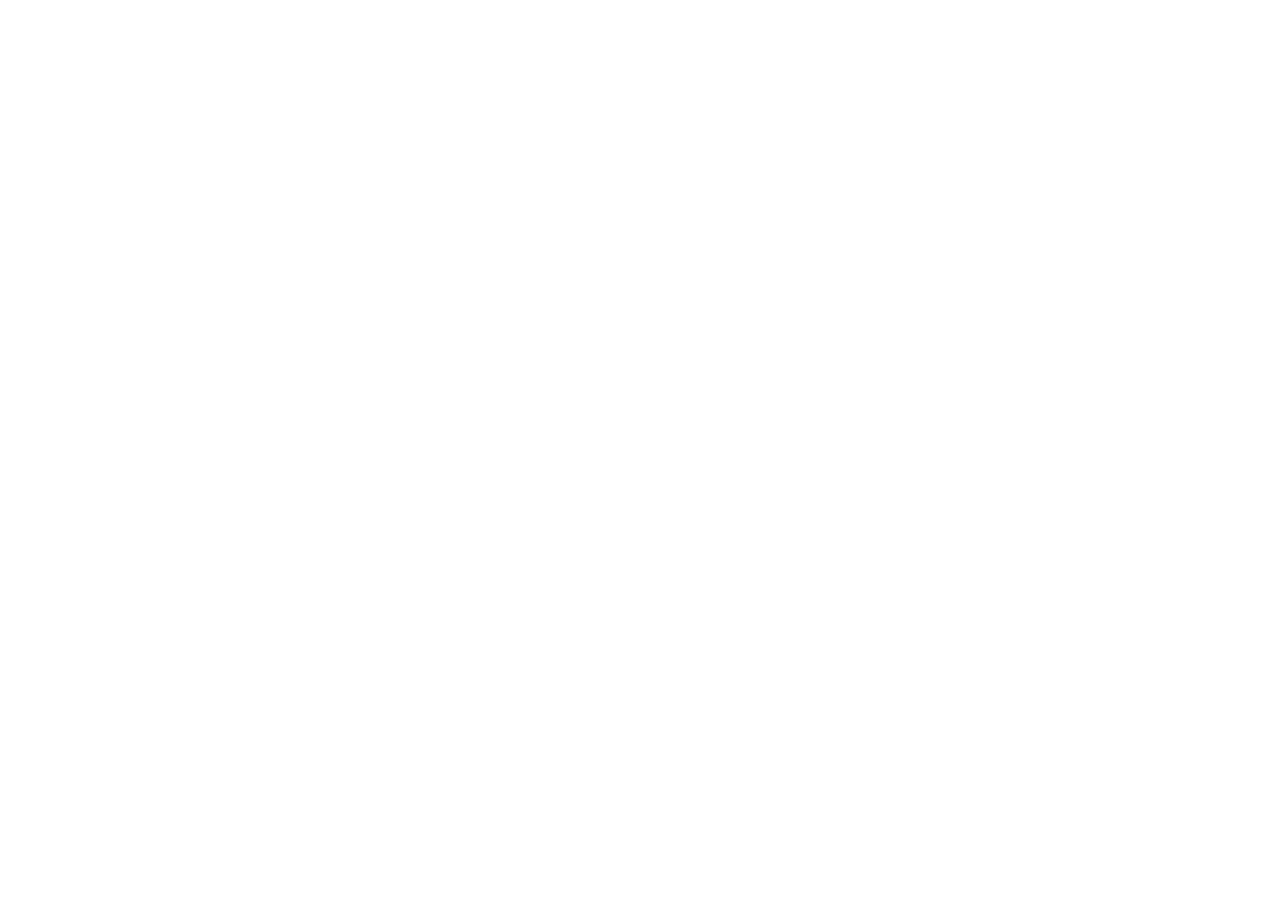
==== NETFLIX/pages/index.html @ 11a37ee8 "icons" ====
<!DOCTYPE html>
<html lang="es">
    <head>
        <meta charset="UTF-8">
        <meta name="viewport" content="width=device-width, initial-scale=1.0">
        <link rel="stylesheet" href="../css/style.css">
        <title>Interfaz de Google</title>
    </head>
<body>
    <header>
        
    </header>
</body>
</html>
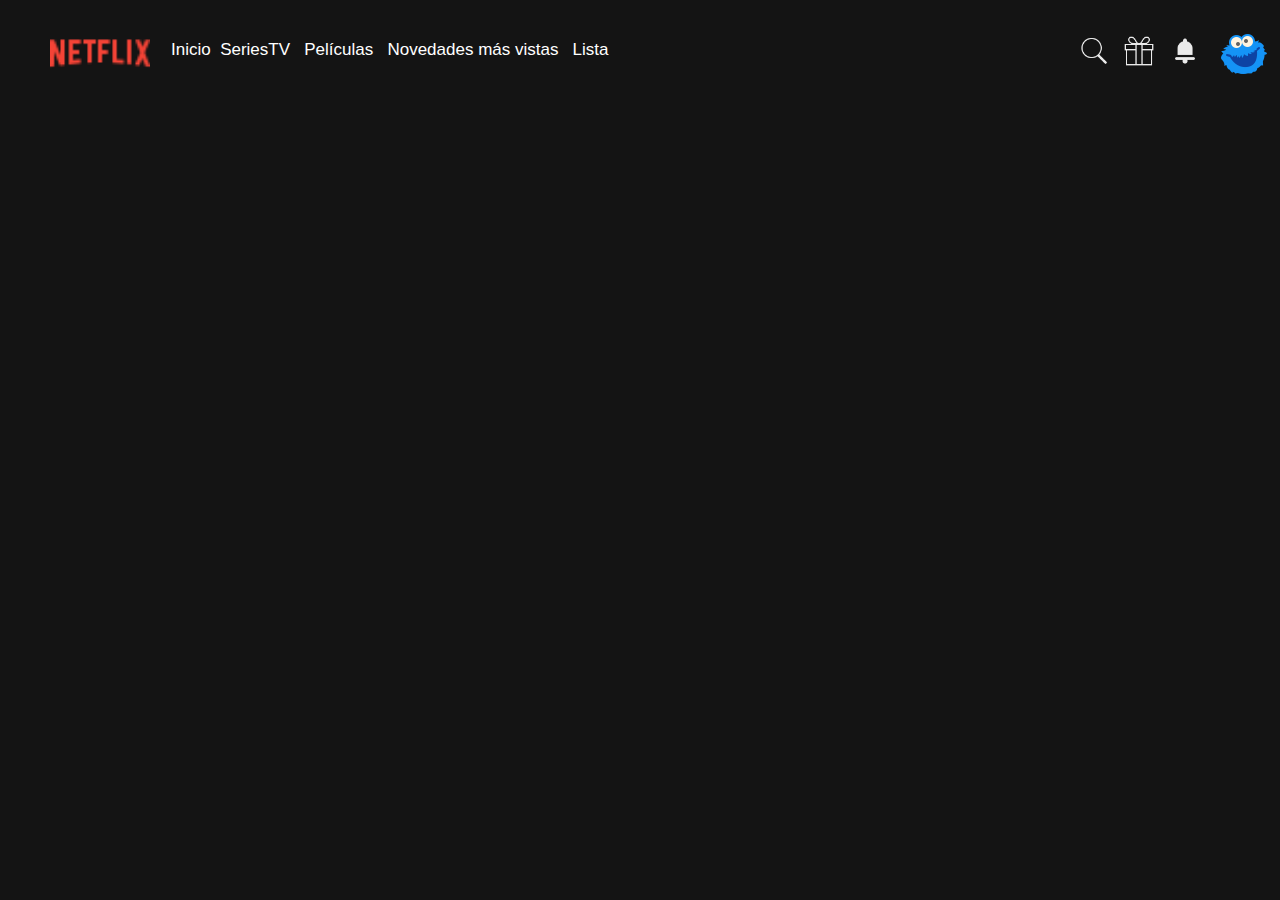
==== commit 5657c71d: "barra menu definida" ====
--- a/NETFLIX/pages/index.html
+++ b/NETFLIX/pages/index.html
@@ -8,7 +8,16 @@
     </head>
 <body>
     <header>
-        
+        <div id="menu">
+            <div id="logo"><img src="..\img\netflix.png" width= "100" height="100"></div>
+            <div id="options">
+                <p id="one">Inicio &nbsp</p><p id="two">SeriesTV &nbsp</p>
+                <p id="three">Películas &nbsp</p>
+                <p id="four">Novedades más vistas &nbsp</p>
+                <p id="five">Lista</p></div>
+            <div id="icons"><img src="..\img\lupa2.png" width= "30" height="30"><img src="..\img\regalo.jpg.png" width= "30" height="30"><img src="..\img\campanabig.png"width= "30" height="30"></div>
+            <div id="avatar"><img src="..\img\avatar.png"></div>
+       </div>
     </header>
 </body>
 </html>--- a/NETFLIX/css/style.css
+++ b/NETFLIX/css/style.css
@@ -0,0 +1,67 @@
+body{
+    background-color: rgba(0, 0, 0, 0.922);
+    margin:0;
+}
+#menu{
+    display: flex;
+    justify-content: space-between;
+    width: 100vw;
+    height: 8vh;
+}
+#logo{
+    width: 10%;
+    margin-left: 50px;
+    margin-top: 2px;
+}
+p{
+    display: inline;
+    justify-content: space-between;
+}
+#options{
+    width:75%;
+    color: white;
+    font-family: arial;
+    justify-content:center;
+    margin-top: 40px;
+    text-align: start;
+    font-size: 17px;
+}
+#one:hover{
+    font-weight: bold;
+    font-size: 16px;
+    cursor: pointer;
+}
+#two:hover{
+    font-weight: bold;
+    font-size: 16.5px;
+    cursor: pointer;
+}
+#three:hover{
+    font-weight: bold;
+    font-size: 16.5px;
+    cursor: pointer;
+}
+#four:hover{
+    font-weight: bold;
+    font-size: 16.5px;
+    cursor: pointer;
+}
+#five:hover{
+    font-weight: bold;
+    font-size: 16.5px;
+    cursor: pointer;
+}
+#icons{
+    width: 10%;
+    color:chocolate;
+    justify-content: space-between;
+    align-items: center;
+    margin-top: 30px;
+    display: flex;
+    -ms-flex-align: end;
+}
+#avatar{
+    width: 5%;
+    margin-top: 30px;
+    margin-left: 20px;
+}
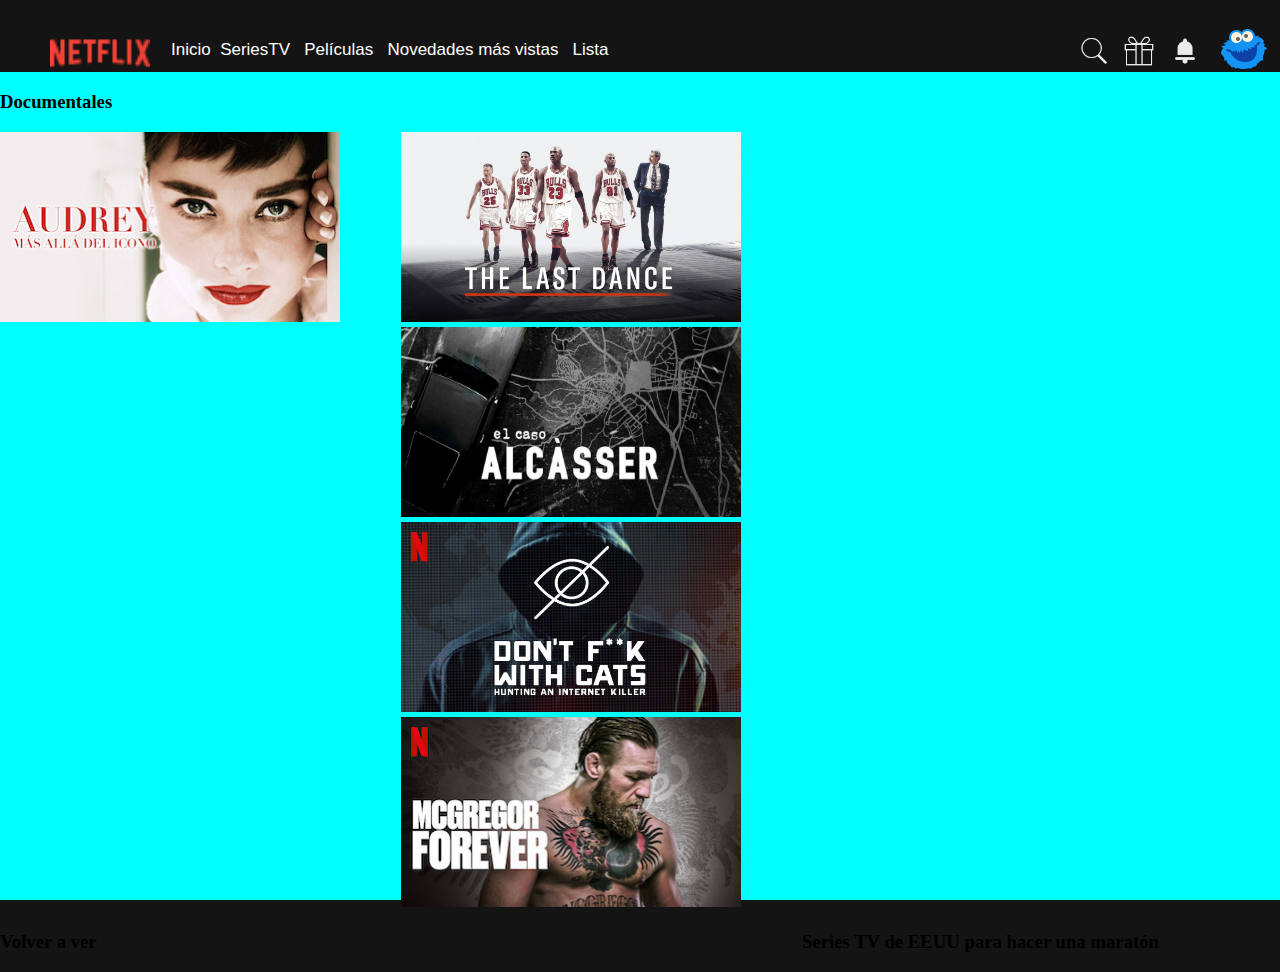
==== commit 16a62d91: "grill iniciado" ====
--- a/NETFLIX/pages/index.html
+++ b/NETFLIX/pages/index.html
@@ -19,5 +19,17 @@
             <div id="avatar"><img src="..\img\avatar.png"></div>
        </div>
     </header>
+    <div id="container1">
+        <h3>Documentales</h3>
+            <div id="row1_1"><img src="..\img\audrey.jpg" width= "340" height="190"></div>
+            <div id="row1_2"><img src="..\img\baile.jpeg" width= "340" height="190"></div>
+            <div id="row1_3"><img src="..\img\caso.jpeg" width= "340" height="190"></div>
+            <div id="row1_4"><img src="..\img\gatos.jpeg" width= "340" height="190"></div>
+            <div id="row1_5"><img src="..\img\mcgregor.jpg" width= "340" height="190"></div>
+        <h3>Volver a ver</h3>
+            <div id="row2"><img src=""><img src=""><img src=""><img src=""><img src=""></div>
+        <h3>Series TV de EEUU para hacer una maratón</h3>
+            <div id="row3"><img src=""><img src=""><img src=""><img src=""><img src=""></div>
+    </div>
 </body>
 </html>--- a/NETFLIX/css/style.css
+++ b/NETFLIX/css/style.css
@@ -62,6 +62,31 @@
 }
 #avatar{
     width: 5%;
-    margin-top: 30px;
+    margin-top: 25px;
     margin-left: 20px;
 }
+/*END HEADER*/
+#container1{
+    width: 100vw;
+    height: 92vh;
+    display: grid;
+    background-color: aqua;
+    grid-template-rows: 1fr 2fr 1fr 2fr 1fr 2fr;
+    grid-template-columns: 1fr, 1fr, 1fr, 1fr, 1fr;
+    gap: 1px;
+}
+#row1_1{
+    grid-column: 2/1;
+}
+#row1_2{
+    grid-column: 2/2;
+}
+#row1_3{
+    grid-column: 2/3;
+}
+#row1_4{
+    grid-column: 2/4;
+}
+#row1_5{
+    grid-column: 2/5;
+}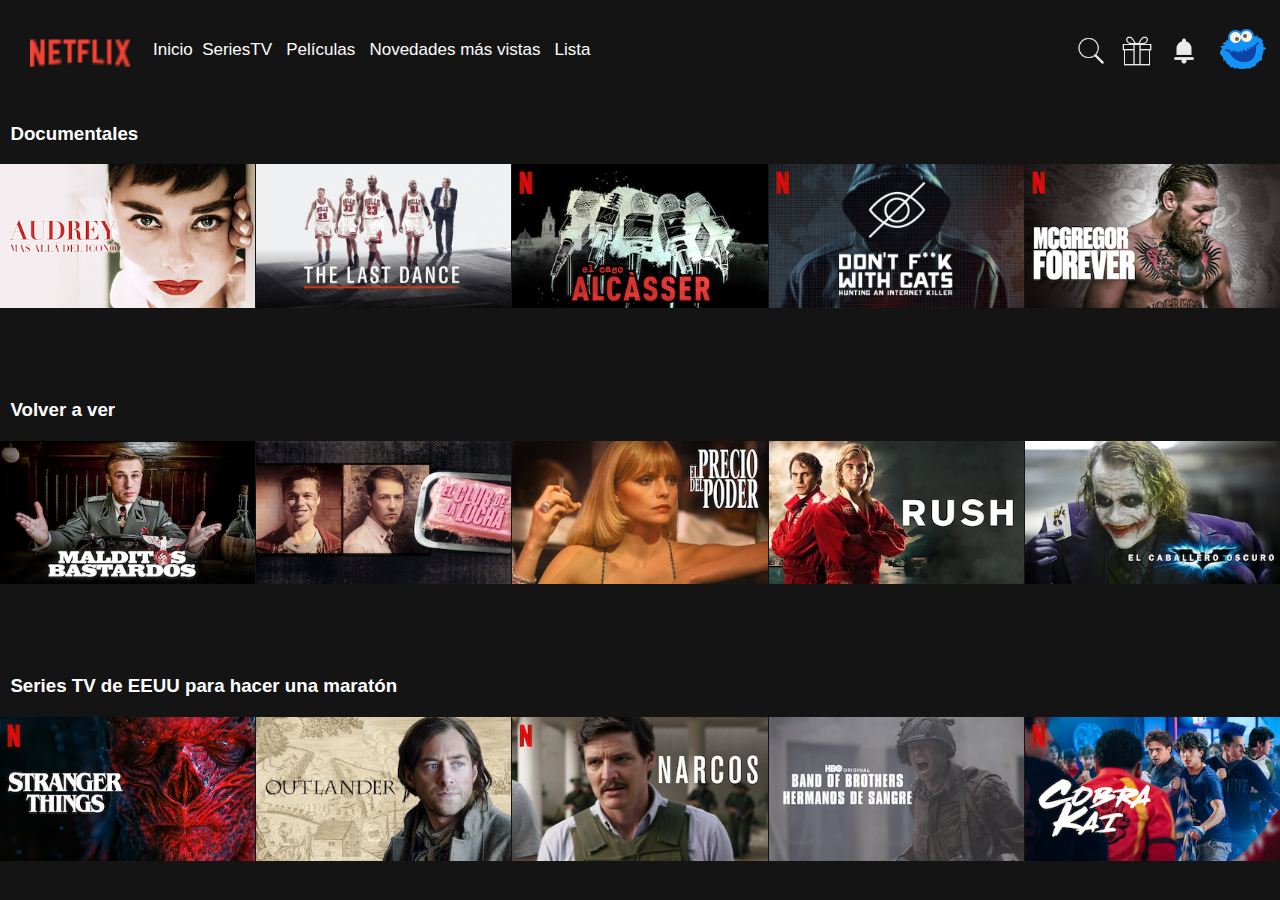
==== commit 582f24b1: "Fin de Netflix" ====
--- a/NETFLIX/pages/index.html
+++ b/NETFLIX/pages/index.html
@@ -20,16 +20,24 @@
        </div>
     </header>
     <div id="container1">
-        <h3>Documentales</h3>
-            <div id="row1_1"><img src="..\img\audrey.jpg" width= "340" height="190"></div>
-            <div id="row1_2"><img src="..\img\baile.jpeg" width= "340" height="190"></div>
-            <div id="row1_3"><img src="..\img\caso.jpeg" width= "340" height="190"></div>
-            <div id="row1_4"><img src="..\img\gatos.jpeg" width= "340" height="190"></div>
-            <div id="row1_5"><img src="..\img\mcgregor.jpg" width= "340" height="190"></div>
-        <h3>Volver a ver</h3>
-            <div id="row2"><img src=""><img src=""><img src=""><img src=""><img src=""></div>
-        <h3>Series TV de EEUU para hacer una maratón</h3>
-            <div id="row3"><img src=""><img src=""><img src=""><img src=""><img src=""></div>
+        <div id="title1"><h3>&nbsp Documentales</h3></div>
+            <div id="row1_1"><img src="..\img\audrey.jpg"></div>
+            <div id="row1_2"><img src="..\img\baile.jpeg"></div>
+            <div id="row1_3"><img src="..\img\caso.jpeg"></div>
+            <div id="row1_4"><img src="..\img\gatos.jpeg"></div>
+            <div id="row1_5"><img src="..\img\mcgregor.jpg"></div>
+        <div id="title2"><h3>&nbsp Volver a ver</h3></div>
+            <div id="row2_1"><img src="..\img\bastardos.jpg"></div>
+            <div id="row2_2"><img src="..\img\club.jpg"></div>
+            <div id="row2_3"><img src="..\img\poder.jpg"></div>
+            <div id="row2_4"><img src="..\img\rush.jpg"></div>
+            <div id="row2_5"><img src="..\img\caballero.jpg"></div>
+        <div id="title3"><h3>&nbsp Series TV de EEUU para hacer una maratón</h3></div>
+            <div id="row3_1"><img src="..\img\stranger.jpg"></div>
+            <div id="row3_2"><img src="..\img\outlander.jpg"></div>
+            <div id="row3_3"><img src="..\img\narcos.jpg"></div>
+            <div id="row3_4"><img src="..\img\hermanos.jpg"></div>
+            <div id="row3_5"><img src="..\img\cobra.jpg"></div>
     </div>
 </body>
 </html>--- a/NETFLIX/css/style.css
+++ b/NETFLIX/css/style.css
@@ -10,7 +10,7 @@
 }
 #logo{
     width: 10%;
-    margin-left: 50px;
+    margin-left: 30px;
     margin-top: 2px;
 }
 p{
@@ -70,23 +70,234 @@
     width: 100vw;
     height: 92vh;
     display: grid;
-    background-color: aqua;
     grid-template-rows: 1fr 2fr 1fr 2fr 1fr 2fr;
-    grid-template-columns: 1fr, 1fr, 1fr, 1fr, 1fr;
+    grid-template-columns: 1fr 1fr 1fr 1fr 1fr;
     gap: 1px;
 }
+#title1{
+    grid-column: 1/2;
+    grid-row:1/2;
+    align-self: end;
+}
+#title2{
+    grid-column: 1/2;
+    grid-row:3/4;
+    align-self: end;
+
+}
+#title3{
+    grid-column: 1/3;
+    grid-row:5/6;
+    align-self: end;
+
+}
+h3{
+    vertical-align: bottom;
+    text-align:left;
+    color:white;
+    font-family: arial;
+}
 #row1_1{
-    grid-column: 2/1;
-}
+    grid-column: 1/2;
+    grid-row: 2/3;
+    max-width: 100%;
+    max-height: 100%;
+    align-items: center;
+}  
+#row1_1 img{
+    max-width: 100%;
+    max-height: 100%;
+    height: auto;
+    display:grid;
+    align-items: center;
+}  
 #row1_2{
-    grid-column: 2/2;
+    grid-column: 2/3;
+    grid-row: 2/3;
+    max-width: 100%;
+    max-height: 100%;
+    align-items: center;
+}
+#row1_2 img{
+    max-width: 100%;
+    max-height: 100%;
+    height: auto;
+    display:grid;
+    align-items: center;
 }
 #row1_3{
+    grid-column: 3/4;
+    grid-row: 2/3;
+    max-width: 100%;
+    max-height: 100%;
+    align-items: center;
+}
+#row1_3 img{
+    max-width: 100%;
+    max-height: 100%;
+    height: auto;
+    display:grid;
+    align-items: center;
+}
+#row1_4{
+    grid-column: 4/5;
+    grid-row: 2/3;
+    max-width: 100%;
+    max-height: 100%;
+    align-items: center;
+}
+#row1_4 img{
+    max-width: 100%;
+    max-height: 100%;
+    height: auto;
+    display:grid;
+}
+#row1_5{
+    grid-column: 5/6;
+    grid-row: 2/3;
+    max-width: 100%;
+    max-height: 100%;
+    align-items: center;
+}
+#row1_5 img{
+    max-width: 100%;
+    max-height: 100%;
+    height: auto;
+    display:grid;
+}   
+#row2_1{
+    grid-column: 1/2;
+    grid-row: 4/5;
+    max-width: 100%;
+    max-height: 100%;
+    align-items: center;
+}  
+#row2_1 img{
+    max-width: 100%;
+    max-height: 100%;
+    height: auto;
+    display:grid;
+    align-items: center;
+}  
+#row2_2{
     grid-column: 2/3;
-}
-#row1_4{
-    grid-column: 2/4;
-}
-#row1_5{
-    grid-column: 2/5;
+    grid-row: 4/5;
+    max-width: 100%;
+    max-height: 100%;
+    align-items: center;
+}
+#row2_2 img{
+    max-width: 100%;
+    max-height: 100%;
+    height: auto;
+    display:grid;
+    align-items: center;
+}
+#row2_3{
+    grid-column: 3/4;
+    grid-row: 4/5;
+    max-width: 100%;
+    max-height: 100%;
+    align-items: center;
+}
+#row2_3 img{
+    max-width: 100%;
+    max-height: 100%;
+    height: auto;
+    display:grid;
+    align-items: center;
+}
+#row2_4{
+    grid-column: 4/5;
+    grid-row: 4/5;
+    max-width: 100%;
+    max-height: 100%;
+    align-items: center;
+}
+#row2_4 img{
+    max-width: 100%;
+    max-height: 100%;
+    height: auto;
+    display:grid;
+}
+#row2_5{
+    grid-column: 5/6;
+    grid-row: 4/5;
+    max-width: 100%;
+    max-height: 100%;
+    align-items: center;
+}
+#row2_5 img{
+    max-width: 100%;
+    max-height: 100%;
+    height: auto;
+    display:grid;
+}
+#row3_1{
+    grid-column: 1/2;
+    grid-row: 6/7;
+    max-width: 100%;
+    max-height: 100%;
+    align-items: center;
+}  
+#row3_1 img{
+    max-width: 100%;
+    max-height: 100%;
+    height: auto;
+    display:grid;
+    align-items: center;
+}  
+#row3_2{
+    grid-column: 2/3;
+    grid-row: 6/7;
+    max-width: 100%;
+    max-height: 100%;
+    align-items: center;
+}
+#row3_2 img{
+    max-width: 100%;
+    max-height: 100%;
+    height: auto;
+    display:grid;
+    align-items: center;
+}
+#row3_3{
+    grid-column: 3/4;
+    grid-row: 6/7;
+    max-width: 100%;
+    max-height: 100%;
+    align-items: center;
+}
+#row3_3 img{
+    max-width: 100%;
+    max-height: 100%;
+    height: auto;
+    display:grid;
+    align-items: center;
+}
+#row3_4{
+    grid-column: 4/5;
+    grid-row: 6/7;
+    max-width: 100%;
+    max-height: 100%;
+    align-items: center;
+}
+#row3_4 img{
+    max-width: 100%;
+    max-height: 100%;
+    height: auto;
+    display:grid;
+}
+#row3_5{
+    grid-column: 5/6;
+    grid-row: 6/7;
+    max-width: 100%;
+    max-height: 100%;
+    align-items: center;
+}
+#row3_5 img{
+    max-width: 100%;
+    max-height: 100%;
+    height: auto;
+    display:grid;
 }